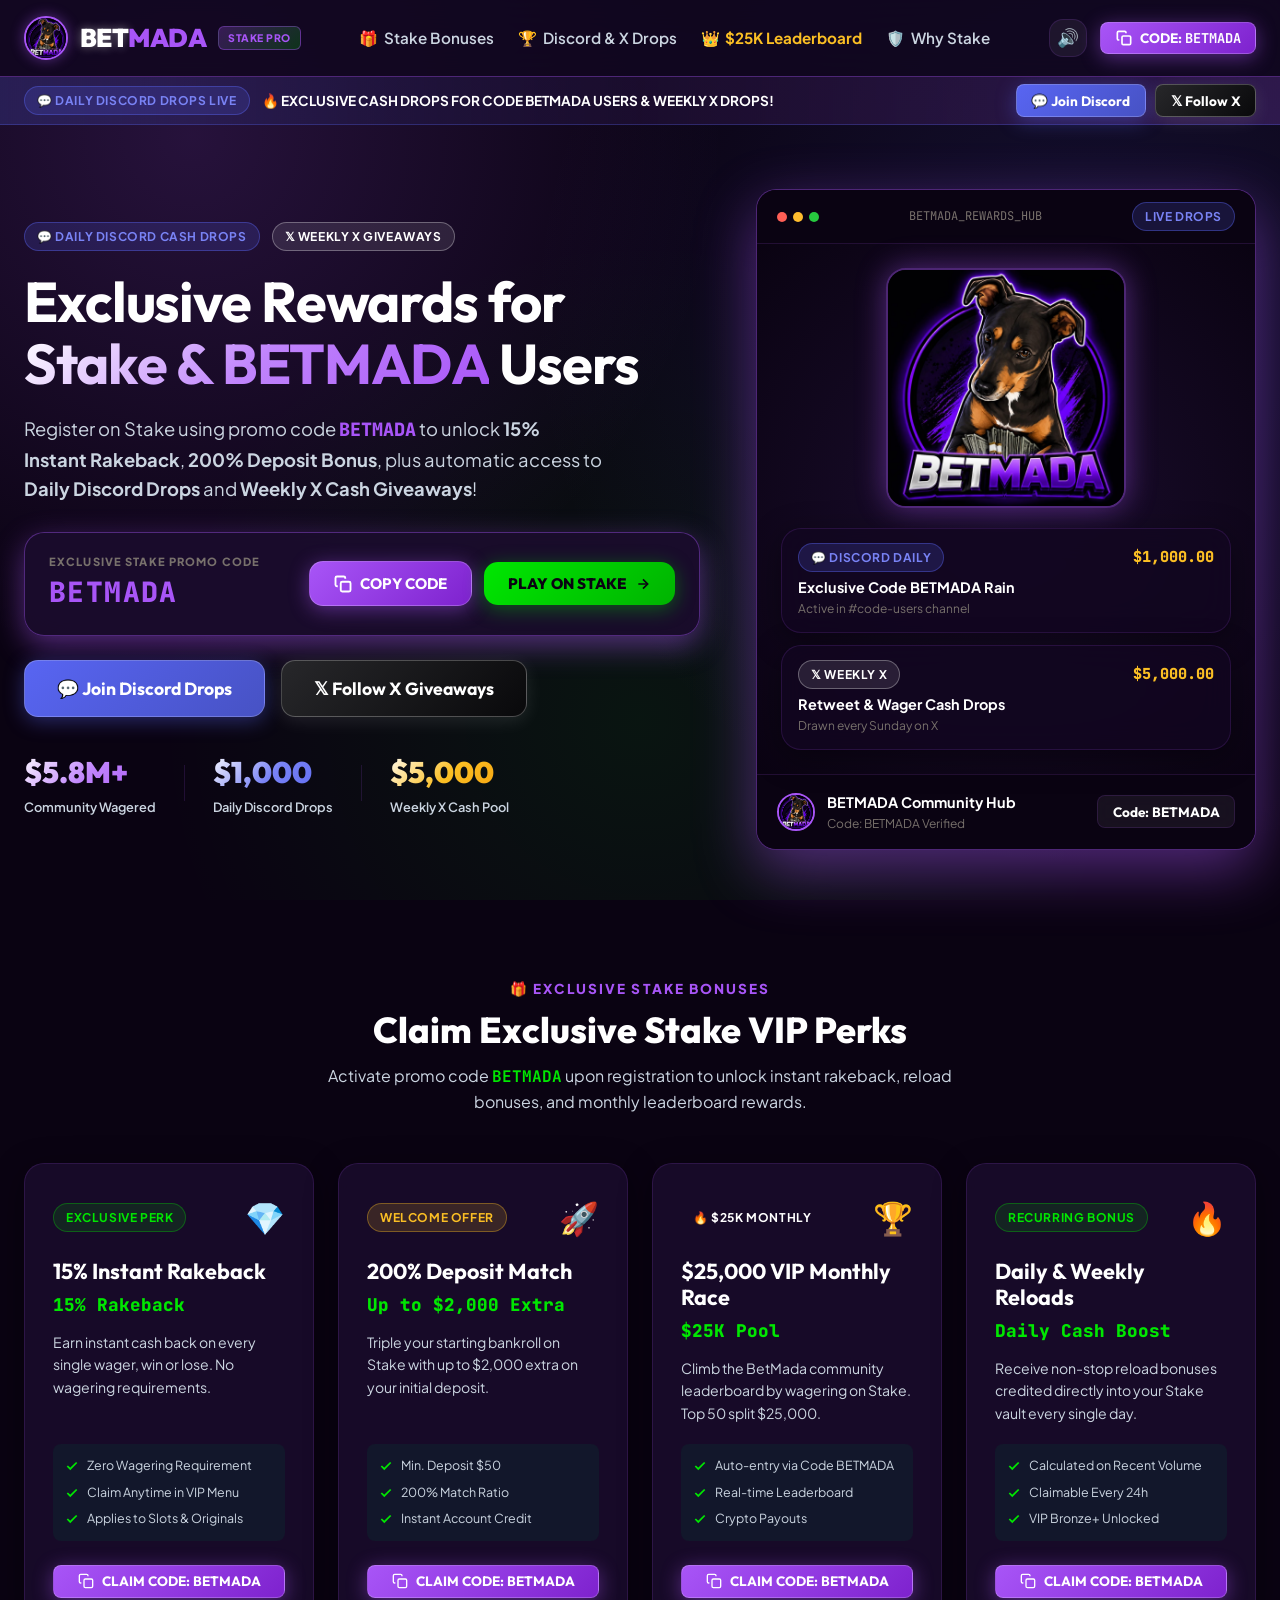
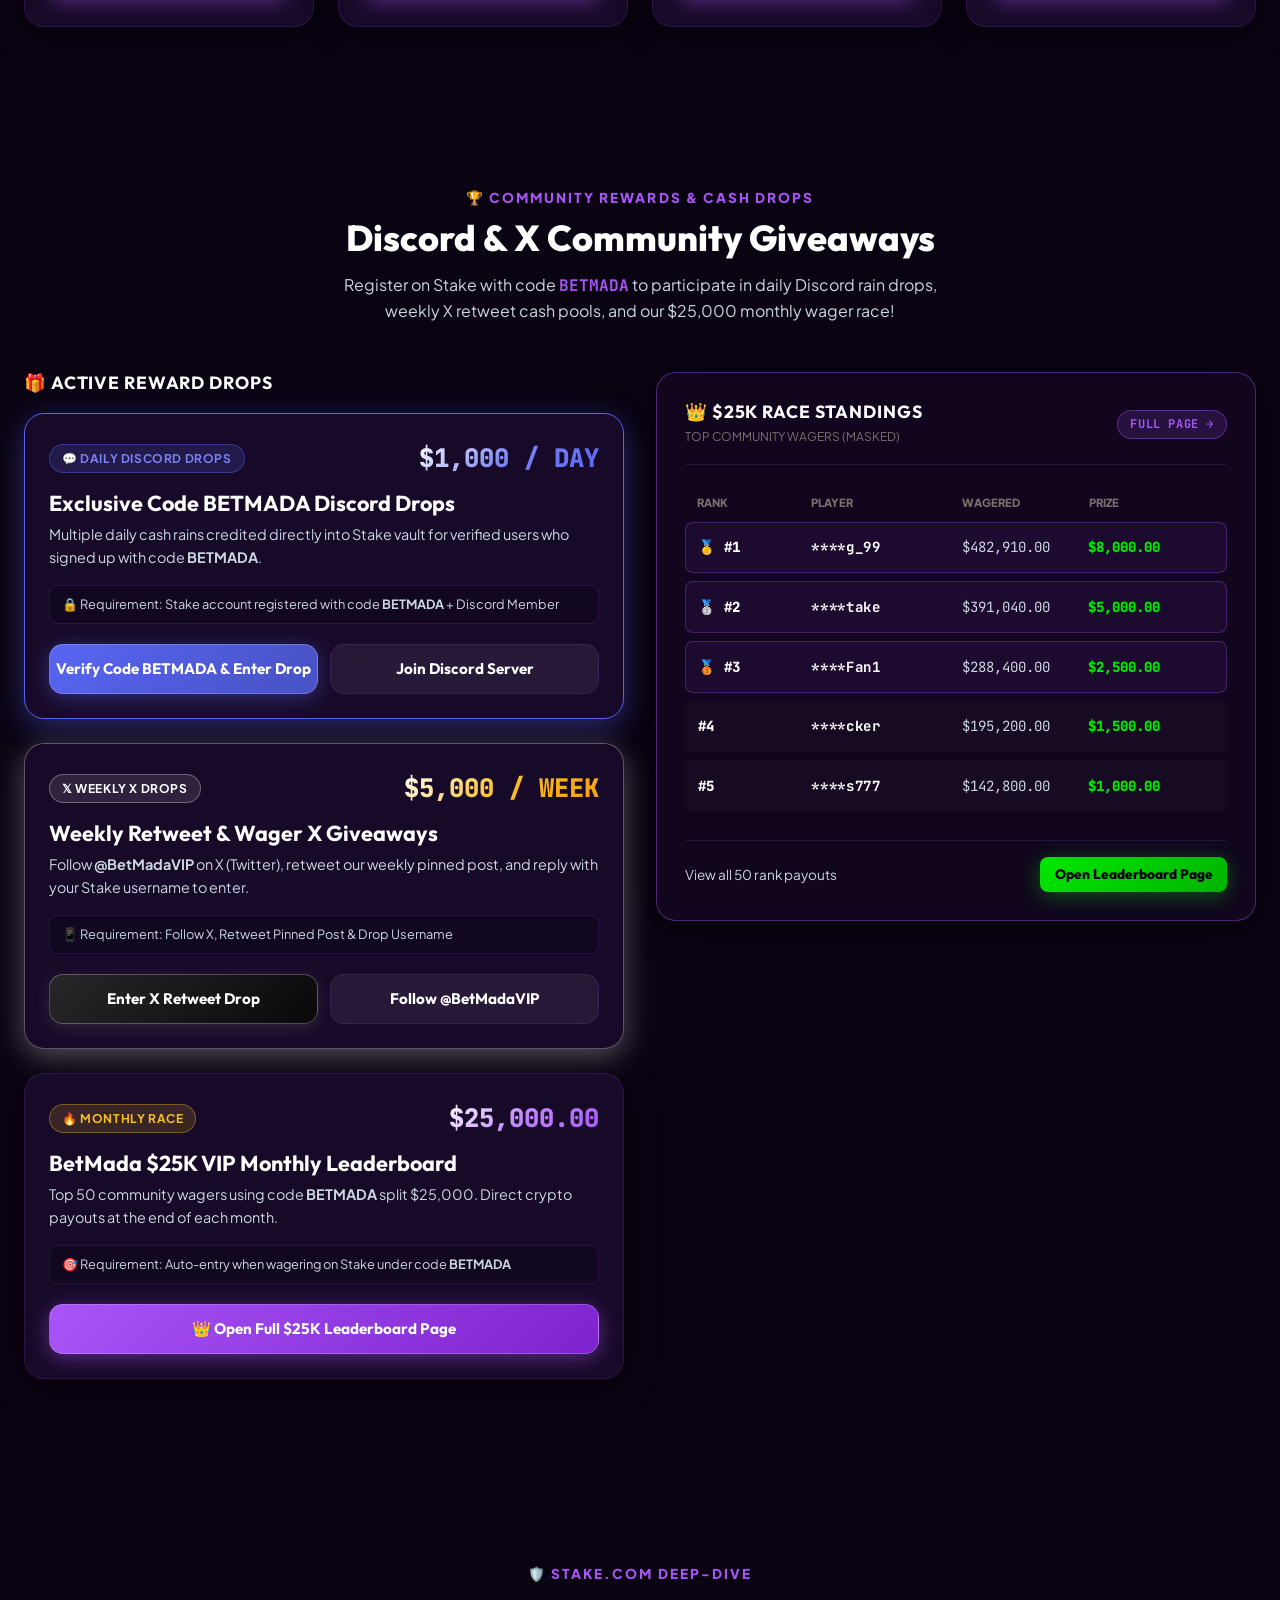
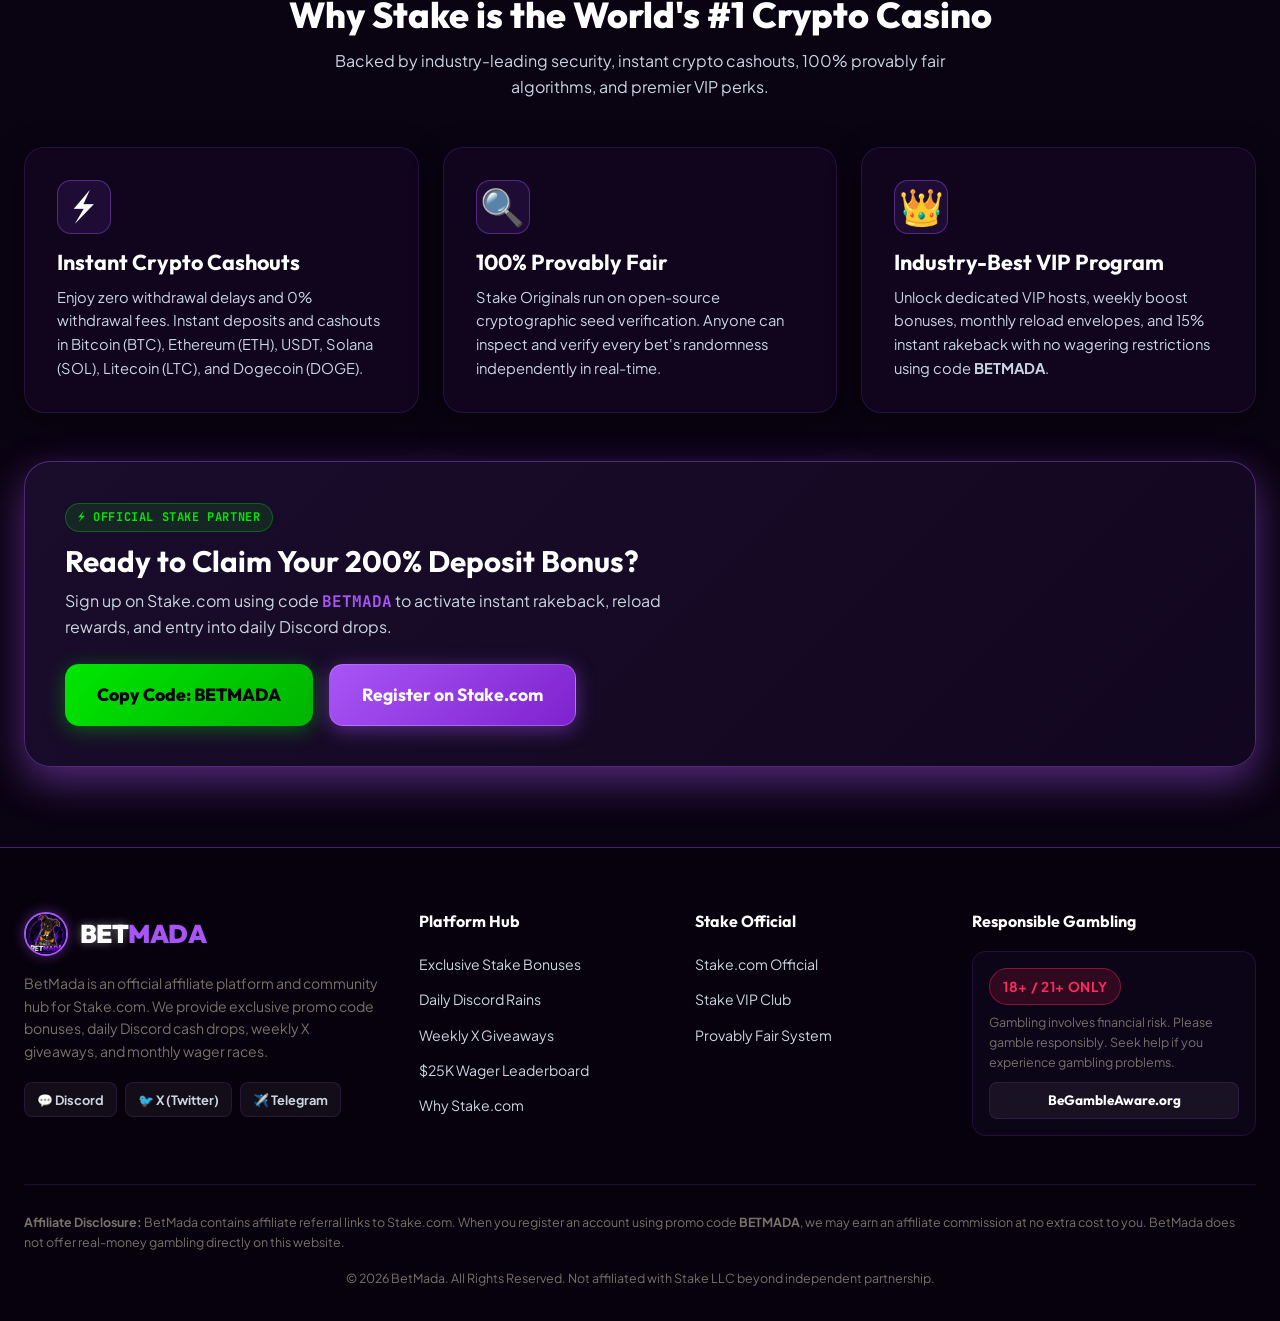
==== index.html @ 1a433bae "Initial commit for BetMada Vercel deployment" ====
<!DOCTYPE html>
<html lang="en">
<head>
  <meta charset="UTF-8">
  <meta name="viewport" content="width=device-width, initial-scale=1.0">
  <title>BetMada | Official Stake Affiliate Promo Code BETMADA, VIP Calculator & Streamer Hub</title>
  
  <!-- SEO Meta Tags -->
  <meta name="description" content="BetMada is your premier Stake affiliate platform. Claim exclusive 200% deposit bonus with code BETMADA, calculate VIP rakeback earnings, play interactive Plinko & Mines simulators, and enter $25K monthly giveaways!">
  <meta name="keywords" content="Stake affiliate, Stake promo code, BETMADA code, Stake VIP calculator, Stake rakeback, Plinko simulator, Mines simulator, Stake giveaway, crypto casino bonus">
  <meta name="author" content="BetMada Team">

  <!-- OpenGraph / Social Meta Tags -->
  <meta property="og:title" content="BetMada | Stake Affiliate Hub & VIP Rakeback Calculator">
  <meta property="og:description" content="Claim 200% Stake deposit bonus with code BETMADA. Calculate VIP rakeback & play Stake Originals simulators!">
  <meta property="og:type" content="website">
  <meta property="og:url" content="https://betmada.com">

  <!-- Favicon Image -->
  <link rel="icon" type="image/jpeg" href="assets/logo.jpg">

  <!-- Stylesheets -->
  <link rel="stylesheet" href="css/main.css">
</head>
<body>

  <!-- Main Root Container -->
  <div id="app"></div>

  <!-- Main JavaScript App Module -->
  <script type="module" src="js/app.js"></script>

</body>
</html>
---- css/main.css ----
/* ==========================================================================
   BETMADA - DISCORD & X REWARDS COMMUNITY THEME DESIGN SYSTEM
   ========================================================================== */

@import url('https://fonts.googleapis.com/css2?family=JetBrains+Mono:wght@400;600;700&family=Outfit:wght@300;400;500;600;700;800;900&family=Plus+Jakarta+Sans:wght@400;500;600;700;800&display=swap');

:root {
  /* Color Palette - Inspired by BetMada Mascot Logo */
  --bg-darker: #0a0312;
  --bg-dark: #120720;
  --bg-card: #1b0d2e;
  --bg-card-hover: #26133d;
  --bg-glass: rgba(27, 13, 46, 0.82);
  --bg-glass-heavy: rgba(18, 7, 32, 0.92);

  --neon-purple: #a855f7;
  --neon-purple-glow: rgba(168, 85, 247, 0.45);
  --neon-purple-dark: #7e22ce;

  --neon-violet: #8b5cf6;
  --neon-cyan: #06b6d4;
  --neon-cyan-glow: rgba(6, 182, 212, 0.3);

  --stake-green: #00e701;
  --stake-green-glow: rgba(0, 231, 1, 0.35);

  --discord-blue: #5865F2;
  --discord-blue-glow: rgba(88, 101, 242, 0.4);

  --x-white: #ffffff;
  --x-glow: rgba(255, 255, 255, 0.3);

  --cash-gold: #fbbf24;
  --cash-gold-glow: rgba(251, 191, 36, 0.35);

  --text-primary: #ffffff;
  --text-secondary: #cbd5e1;
  --text-muted: #78716c;

  --border-light: rgba(168, 85, 247, 0.15);
  --border-purple: rgba(168, 85, 247, 0.4);
  --border-glow: rgba(168, 85, 247, 0.6);
  --border-green: rgba(0, 231, 1, 0.3);
  --border-discord: rgba(88, 101, 242, 0.4);

  --radius-sm: 8px;
  --radius-md: 14px;
  --radius-lg: 20px;
  --radius-xl: 26px;
  --radius-full: 9999px;

  --font-main: 'Outfit', -apple-system, BlinkMacSystemFont, sans-serif;
  --font-body: 'Plus Jakarta Sans', sans-serif;
  --font-mono: 'JetBrains Mono', monospace;

  --transition-fast: 0.15s ease;
  --transition-normal: 0.25s cubic-bezier(0.4, 0, 0.2, 1);
  --transition-bounce: 0.35s cubic-bezier(0.34, 1.56, 0.64, 1);
}

/* Custom Scrollbar */
::-webkit-scrollbar {
  width: 8px;
  height: 8px;
}
::-webkit-scrollbar-track {
  background: var(--bg-darker);
}
::-webkit-scrollbar-thumb {
  background: #3b1566;
  border-radius: 4px;
}
::-webkit-scrollbar-thumb:hover {
  background: var(--neon-purple);
}

/* Global Reset */
*, *::before, *::after {
  box-sizing: border-box;
  margin: 0;
  padding: 0;
}

html {
  scroll-behavior: smooth;
  font-size: 16px;
}

body {
  background-color: var(--bg-darker);
  background-image: 
    radial-gradient(circle at 15% 15%, rgba(168, 85, 247, 0.18) 0%, transparent 40%),
    radial-gradient(circle at 85% 35%, rgba(88, 101, 242, 0.14) 0%, transparent 45%),
    radial-gradient(circle at 50% 80%, rgba(0, 231, 1, 0.08) 0%, transparent 50%);
  background-attachment: fixed;
  color: var(--text-primary);
  font-family: var(--font-body);
  line-height: 1.6;
  overflow-x: hidden;
  min-height: 100vh;
}

/* Typography Utility */
h1, h2, h3, h4, h5, h6 {
  font-family: var(--font-main);
  font-weight: 700;
  color: var(--text-primary);
  line-height: 1.2;
}

.text-gradient-purple {
  background: linear-gradient(135deg, #ffffff 0%, #c084fc 50%, #a855f7 100%);
  -webkit-background-clip: text;
  -webkit-text-fill-color: transparent;
}

.text-gradient-discord {
  background: linear-gradient(135deg, #ffffff 0%, #7983f5 50%, #5865F2 100%);
  -webkit-background-clip: text;
  -webkit-text-fill-color: transparent;
}

.text-gradient-green {
  background: linear-gradient(135deg, #ffffff 0%, #00e701 100%);
  -webkit-background-clip: text;
  -webkit-text-fill-color: transparent;
}

.text-gradient-gold {
  background: linear-gradient(135deg, #fff 0%, #fbbf24 50%, #f59e0b 100%);
  -webkit-background-clip: text;
  -webkit-text-fill-color: transparent;
}

.text-stake {
  color: var(--stake-green);
}

.text-purple {
  color: var(--neon-purple);
}

.text-discord {
  color: var(--discord-blue);
}

.font-mono {
  font-family: var(--font-mono);
}

/* Container */
.container {
  max-width: 1280px;
  margin: 0 auto;
  padding: 0 1.5rem;
}

/* Glassmorphism Cards */
.glass-card {
  background: var(--bg-glass);
  backdrop-filter: blur(16px);
  -webkit-backdrop-filter: blur(16px);
  border: 1px solid var(--border-light);
  border-radius: var(--radius-lg);
  box-shadow: 0 8px 32px 0 rgba(0, 0, 0, 0.4);
  transition: transform var(--transition-normal), border-color var(--transition-normal), box-shadow var(--transition-normal);
}

.glass-card:hover {
  border-color: var(--border-purple);
}

.glass-card-hover:hover {
  transform: translateY(-4px);
  border-color: var(--border-glow);
  box-shadow: 0 12px 40px var(--neon-purple-glow);
}

/* Buttons */
.btn {
  display: inline-flex;
  align-items: center;
  justify-content: center;
  gap: 0.5rem;
  padding: 0.75rem 1.5rem;
  font-family: var(--font-main);
  font-weight: 700;
  font-size: 0.95rem;
  border-radius: var(--radius-md);
  border: none;
  cursor: pointer;
  transition: all var(--transition-normal);
  text-decoration: none;
  position: relative;
  overflow: hidden;
  white-space: nowrap;
}

.btn-primary {
  background: linear-gradient(135deg, #a855f7 0%, #7e22ce 100%);
  color: #ffffff;
  box-shadow: 0 4px 20px var(--neon-purple-glow);
  border: 1px solid rgba(255, 255, 255, 0.2);
}

.btn-primary:hover {
  transform: translateY(-2px);
  box-shadow: 0 6px 28px rgba(168, 85, 247, 0.6);
  background: linear-gradient(135deg, #c084fc 0%, #9333ea 100%);
}

.btn-primary:active {
  transform: translateY(0);
}

.btn-discord {
  background: linear-gradient(135deg, #5865F2 0%, #4752C4 100%);
  color: #ffffff;
  box-shadow: 0 4px 20px var(--discord-blue-glow);
  border: 1px solid rgba(255, 255, 255, 0.2);
}

.btn-discord:hover {
  transform: translateY(-2px);
  box-shadow: 0 6px 28px rgba(88, 101, 242, 0.65);
  background: linear-gradient(135deg, #6975F3 0%, #5865F2 100%);
}

.btn-x {
  background: linear-gradient(135deg, #27272a 0%, #09090b 100%);
  color: #ffffff;
  border: 1px solid rgba(255, 255, 255, 0.25);
  box-shadow: 0 4px 18px rgba(255, 255, 255, 0.1);
}

.btn-x:hover {
  transform: translateY(-2px);
  border-color: #ffffff;
  box-shadow: 0 6px 25px rgba(255, 255, 255, 0.25);
}

.btn-stake {
  background: linear-gradient(135deg, #00e701 0%, #00b301 100%);
  color: #0a0312;
  box-shadow: 0 4px 20px var(--stake-green-glow);
  font-weight: 800;
}

.btn-stake:hover {
  transform: translateY(-2px);
  box-shadow: 0 6px 28px rgba(0, 231, 1, 0.5);
  background: linear-gradient(135deg, #22ff22 0%, #00e701 100%);
}

.btn-glass {
  background: rgba(255, 255, 255, 0.06);
  color: var(--text-primary);
  border: 1px solid var(--border-light);
  backdrop-filter: blur(10px);
}

.btn-glass:hover {
  background: rgba(255, 255, 255, 0.12);
  border-color: var(--neon-purple);
  transform: translateY(-2px);
}

.btn-sm {
  padding: 0.4rem 0.9rem;
  font-size: 0.85rem;
  border-radius: var(--radius-sm);
}

.btn-lg {
  padding: 1rem 2rem;
  font-size: 1.1rem;
  border-radius: var(--radius-md);
}

/* Badges & Tags */
.badge {
  display: inline-flex;
  align-items: center;
  gap: 0.35rem;
  padding: 0.25rem 0.75rem;
  border-radius: var(--radius-full);
  font-size: 0.75rem;
  font-weight: 700;
  text-transform: uppercase;
  letter-spacing: 0.05em;
}

.badge-live {
  background: rgba(255, 42, 95, 0.15);
  color: #ff2a5f;
  border: 1px solid rgba(255, 42, 95, 0.4);
}

.badge-live-dot {
  width: 7px;
  height: 7px;
  background-color: #ff2a5f;
  border-radius: 50%;
  box-shadow: 0 0 8px #ff2a5f;
  animation: pulse-live 1.5s infinite;
}

.badge-discord {
  background: rgba(88, 101, 242, 0.18);
  color: #7983f5;
  border: 1px solid var(--border-discord);
}

.badge-x {
  background: rgba(255, 255, 255, 0.1);
  color: #ffffff;
  border: 1px solid rgba(255, 255, 255, 0.3);
}

.badge-purple {
  background: rgba(168, 85, 247, 0.15);
  color: var(--neon-purple);
  border: 1px solid rgba(168, 85, 247, 0.4);
}

.badge-stake {
  background: rgba(0, 231, 1, 0.12);
  color: var(--stake-green);
  border: 1px solid rgba(0, 231, 1, 0.3);
}

.badge-gold {
  background: rgba(251, 191, 36, 0.15);
  color: var(--cash-gold);
  border: 1px solid rgba(251, 191, 36, 0.35);
}

/* Animations */
@keyframes pulse-live {
  0% { opacity: 1; transform: scale(1); }
  50% { opacity: 0.4; transform: scale(1.3); }
  100% { opacity: 1; transform: scale(1); }
}

@keyframes float {
  0%, 100% { transform: translateY(0); }
  50% { transform: translateY(-8px); }
}

@keyframes ticker-scroll {
  0% { transform: translateX(0); }
  100% { transform: translateX(-50%); }
}

.animate-float {
  animation: float 4s ease-in-out infinite;
}

/* Toast Notifications */
#toast-container {
  position: fixed;
  bottom: 2rem;
  right: 2rem;
  z-index: 9999;
  display: flex;
  flex-direction: column;
  gap: 0.75rem;
  pointer-events: none;
}

.toast {
  pointer-events: auto;
  background: var(--bg-card);
  border: 1px solid var(--neon-purple);
  color: var(--text-primary);
  padding: 0.9rem 1.4rem;
  border-radius: var(--radius-md);
  box-shadow: 0 8px 30px var(--neon-purple-glow);
  display: flex;
  align-items: center;
  gap: 0.75rem;
  font-weight: 600;
  animation: slideInRight 0.3s cubic-bezier(0.34, 1.56, 0.64, 1), fadeOut 0.3s ease 2.7s forwards;
}

@keyframes slideInRight {
  from { transform: translateX(100%); opacity: 0; }
  to { transform: translateX(0); opacity: 1; }
}

@keyframes fadeOut {
  from { opacity: 1; transform: scale(1); }
  to { opacity: 0; transform: scale(0.9); }
}

/* Section Header styling */
.section-title-wrap {
  text-align: center;
  margin-bottom: 3rem;
}

.section-subtitle {
  color: var(--neon-purple);
  font-size: 0.85rem;
  font-weight: 800;
  text-transform: uppercase;
  letter-spacing: 0.15em;
  margin-bottom: 0.5rem;
  display: flex;
  align-items: center;
  justify-content: center;
  gap: 0.5rem;
}

.section-title {
  font-size: 2.25rem;
  font-weight: 800;
  margin-bottom: 0.75rem;
}

.section-description {
  color: var(--text-secondary);
  max-width: 650px;
  margin: 0 auto;
  font-size: 1rem;
}

/* Form controls */
.form-input {
  width: 100%;
  padding: 0.75rem 1rem;
  background: rgba(18, 7, 32, 0.85);
  border: 1px solid var(--border-light);
  border-radius: var(--radius-md);
  color: var(--text-primary);
  font-family: var(--font-body);
  font-size: 0.95rem;
  outline: none;
  transition: border-color var(--transition-fast);
}

.form-input:focus {
  border-color: var(--neon-purple);
  box-shadow: 0 0 14px var(--neon-purple-glow);
}

/* Slider Controls */
input[type=range] {
  -webkit-appearance: none;
  width: 100%;
  background: transparent;
}
input[type=range]:focus {
  outline: none;
}
input[type=range]::-webkit-slider-runnable-track {
  width: 100%;
  height: 8px;
  cursor: pointer;
  background: #19092d;
  border-radius: 4px;
  border: 1px solid var(--border-light);
}
input[type=range]::-webkit-slider-thumb {
  height: 22px;
  width: 22px;
  border-radius: 50%;
  background: var(--neon-purple);
  cursor: pointer;
  -webkit-appearance: none;
  margin-top: -7px;
  box-shadow: 0 0 14px var(--neon-purple);
  transition: transform 0.15s ease;
}
input[type=range]::-webkit-slider-thumb:hover {
  transform: scale(1.2);
}

/* Responsive grid layouts */
.grid-2 { display: grid; grid-template-columns: repeat(2, 1fr); gap: 1.5rem; }
.grid-3 { display: grid; grid-template-columns: repeat(3, 1fr); gap: 1.5rem; }
.grid-4 { display: grid; grid-template-columns: repeat(4, 1fr); gap: 1.5rem; }

@media (max-width: 1024px) {
  .grid-4 { grid-template-columns: repeat(2, 1fr); }
  .grid-3 { grid-template-columns: repeat(2, 1fr); }
}

@media (max-width: 768px) {
  .grid-4, .grid-3, .grid-2 { grid-template-columns: 1fr; }
  .section-title { font-size: 1.75rem; }
}
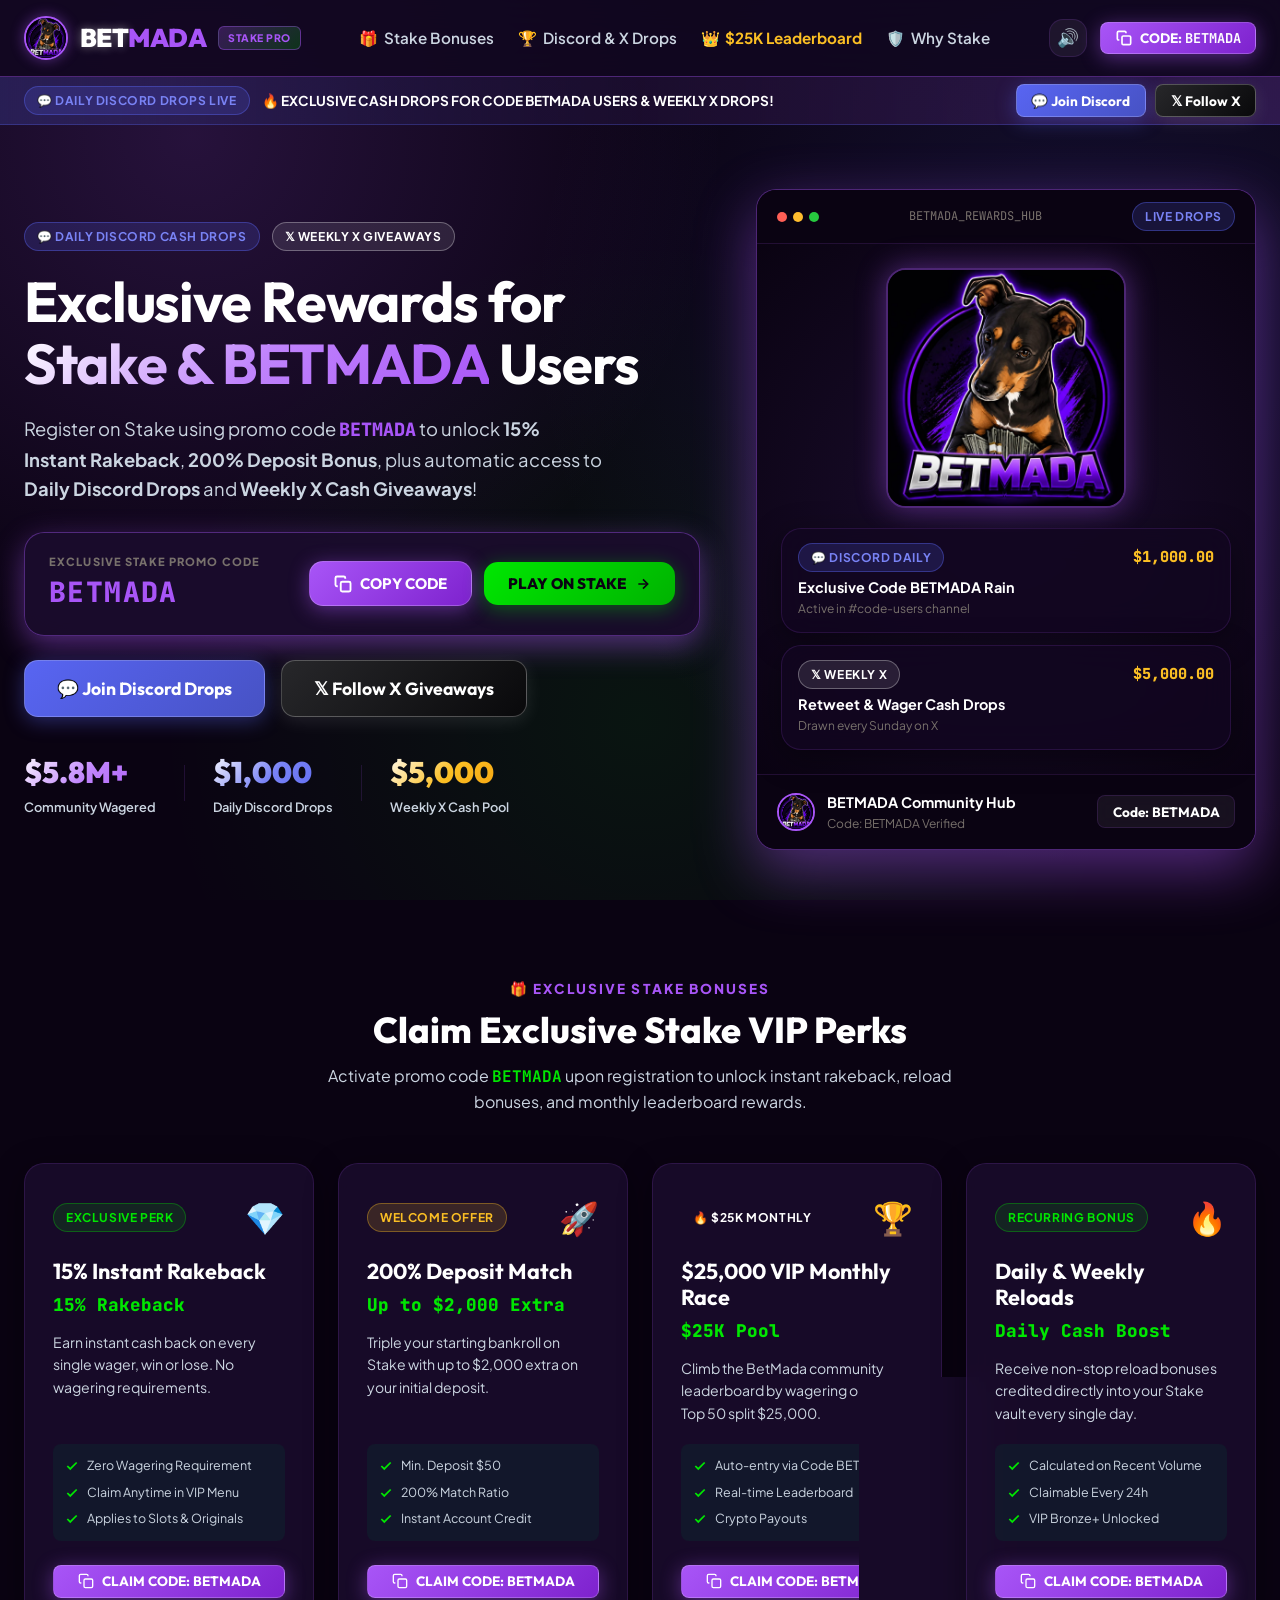
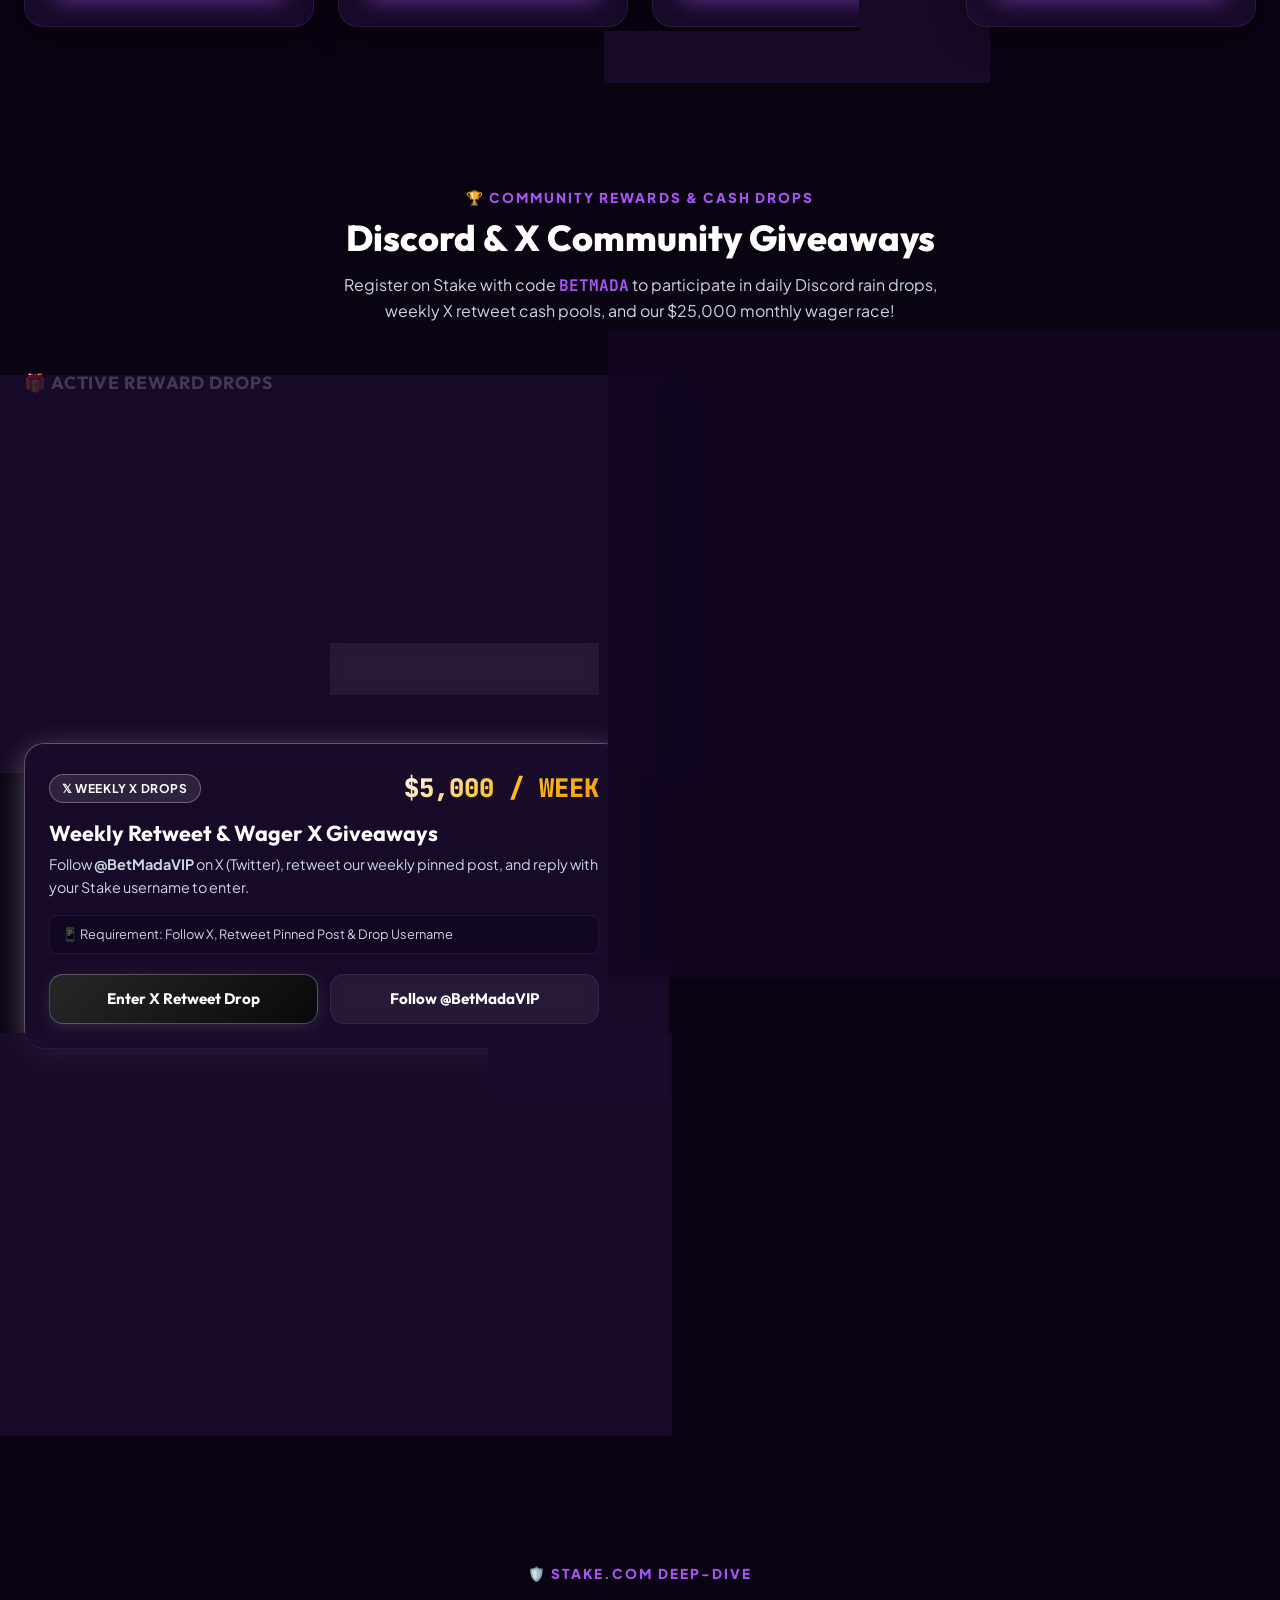
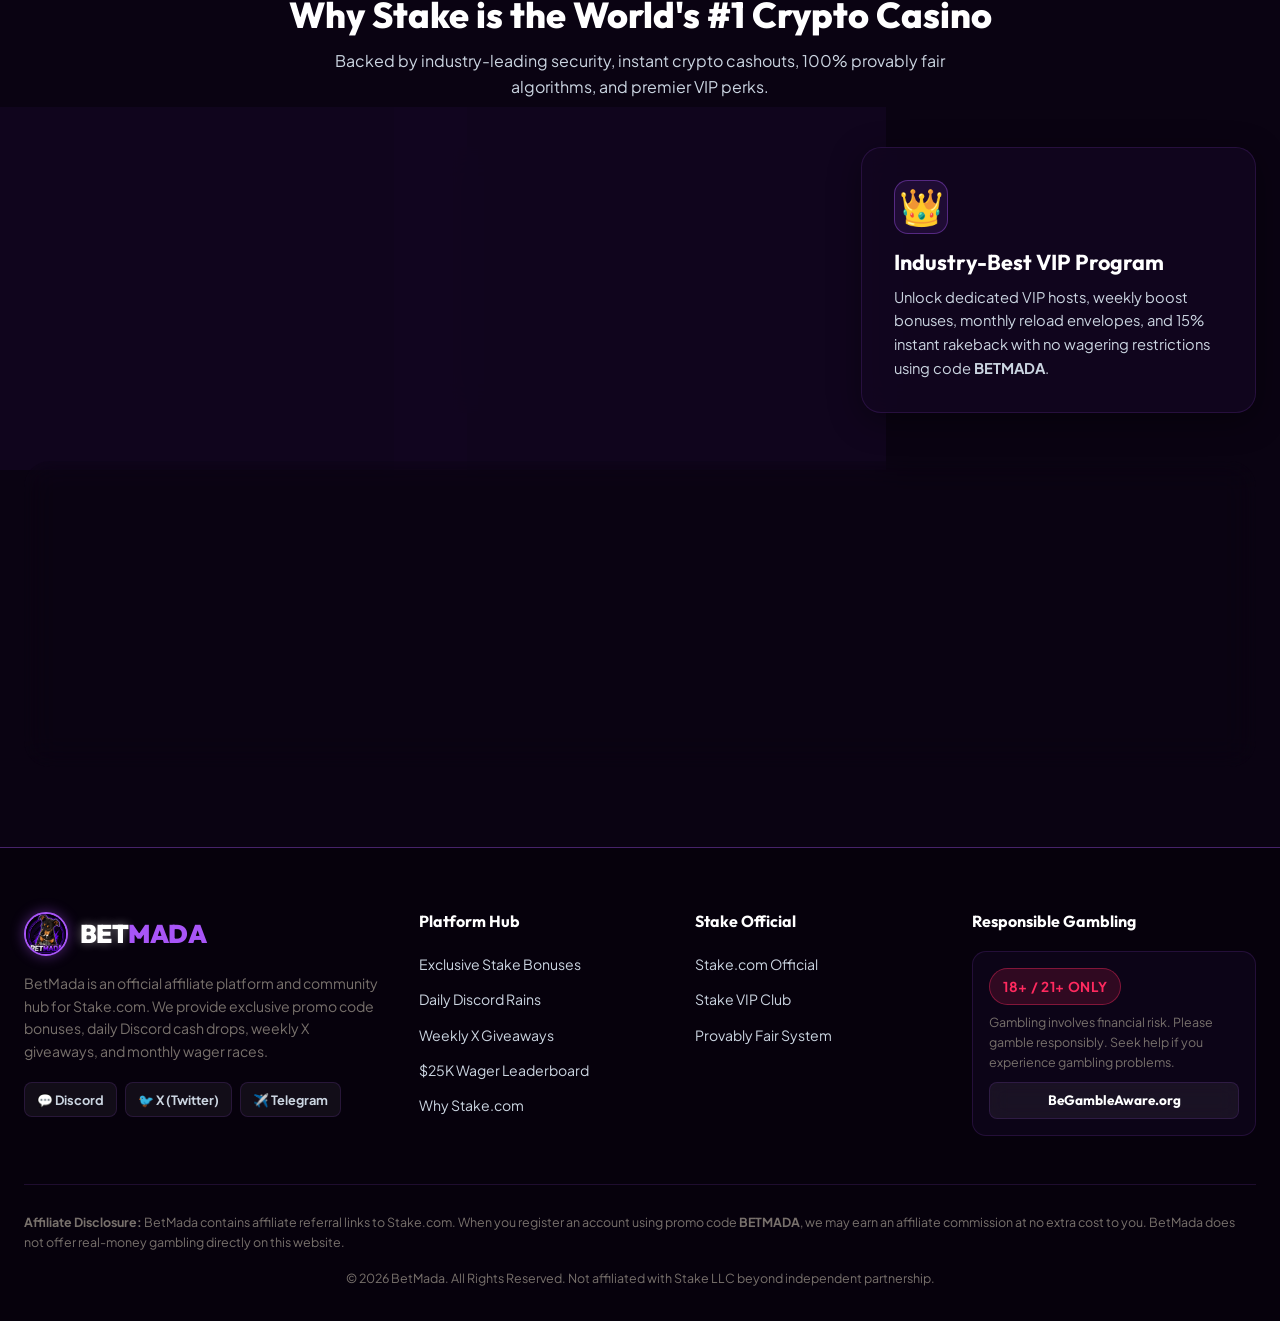
==== commit 796ca818: "publish" ====
--- a/index.html
+++ b/index.html
@@ -2,11 +2,17 @@
 <html lang="en">
 <head>
   <meta charset="UTF-8">
-  <meta name="viewport" content="width=device-width, initial-scale=1.0">
+  <meta name="viewport" content="width=device-width, initial-scale=1.0, maximum-scale=1.0, user-scalable=no">
   <title>BetMada | Official Stake Affiliate Promo Code BETMADA, VIP Calculator & Streamer Hub</title>
   
+  <meta name="theme-color" content="#120720">
+  <link rel="manifest" href="manifest.json">
+  <meta name="apple-mobile-web-app-capable" content="yes">
+  <meta name="apple-mobile-web-app-status-bar-style" content="black-translucent">
+  <meta name="apple-mobile-web-app-title" content="BetMada">
+  
   <!-- SEO Meta Tags -->
-  <meta name="description" content="BetMada is your premier Stake affiliate platform. Claim exclusive 200% deposit bonus with code BETMADA, calculate VIP rakeback earnings, play interactive Plinko & Mines simulators, and enter $25K monthly giveaways!">
+  <meta name="description" content="BetMada - The ultimate Stake affiliate community. Claim the BETMADA code for exclusive access to weekly Discord drops, $25,000 monthly wager races, and advanced VIP wager calculators.">
   <meta name="keywords" content="Stake affiliate, Stake promo code, BETMADA code, Stake VIP calculator, Stake rakeback, Plinko simulator, Mines simulator, Stake giveaway, crypto casino bonus">
   <meta name="author" content="BetMada Team">
 
--- a/css/main.css
+++ b/css/main.css
@@ -79,6 +79,7 @@
   box-sizing: border-box;
   margin: 0;
   padding: 0;
+  -webkit-tap-highlight-color: transparent; /* Makes tap on mobile feel native */
 }
 
 html {
@@ -488,5 +489,15 @@
 
 @media (max-width: 768px) {
   .grid-4, .grid-3, .grid-2 { grid-template-columns: 1fr; }
+  
+  /* Global typography scaling */
   .section-title { font-size: 1.75rem; }
-}
+  h1 { font-size: 2rem !important; }
+  h2 { font-size: 1.5rem !important; }
+  
+  /* Container padding */
+  .container { padding: 0 1rem; }
+  
+  /* Utilities */
+  .btn { width: 100%; justify-content: center; margin-bottom: 0.5rem; }
+}
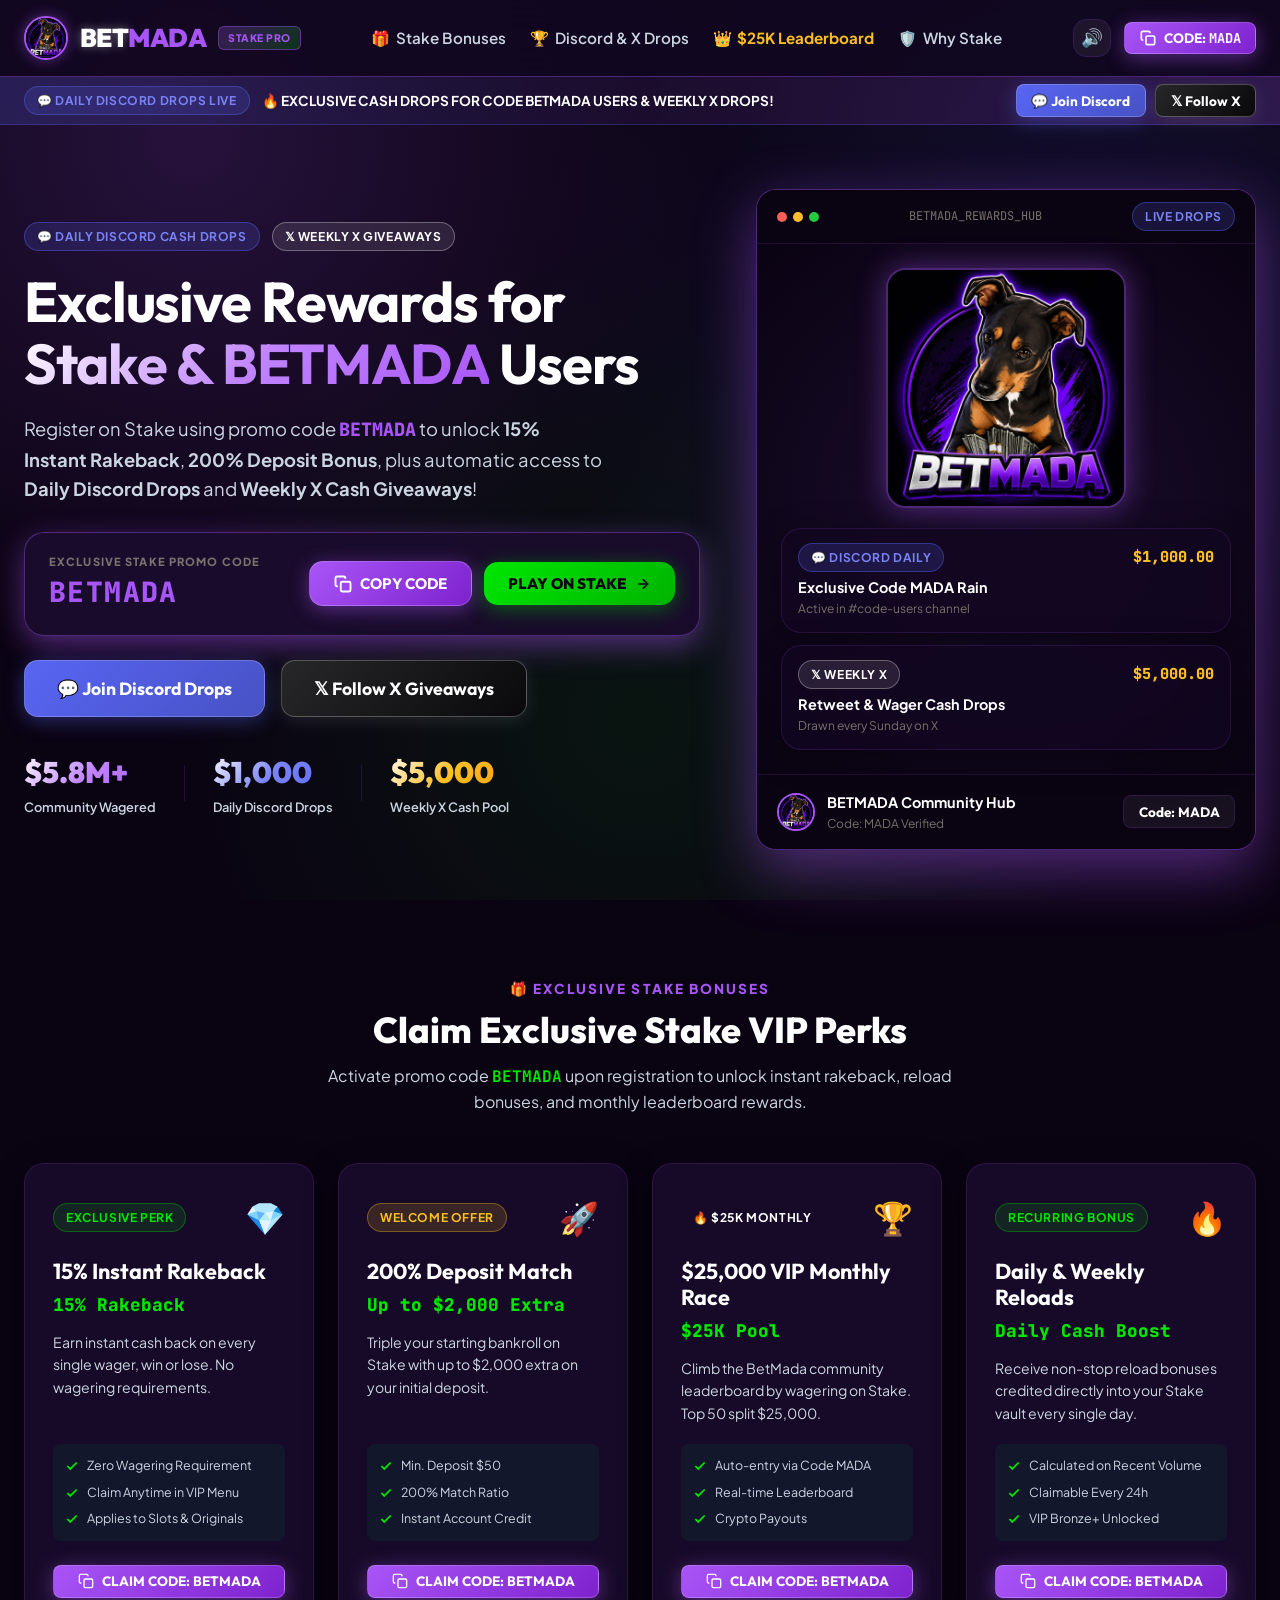
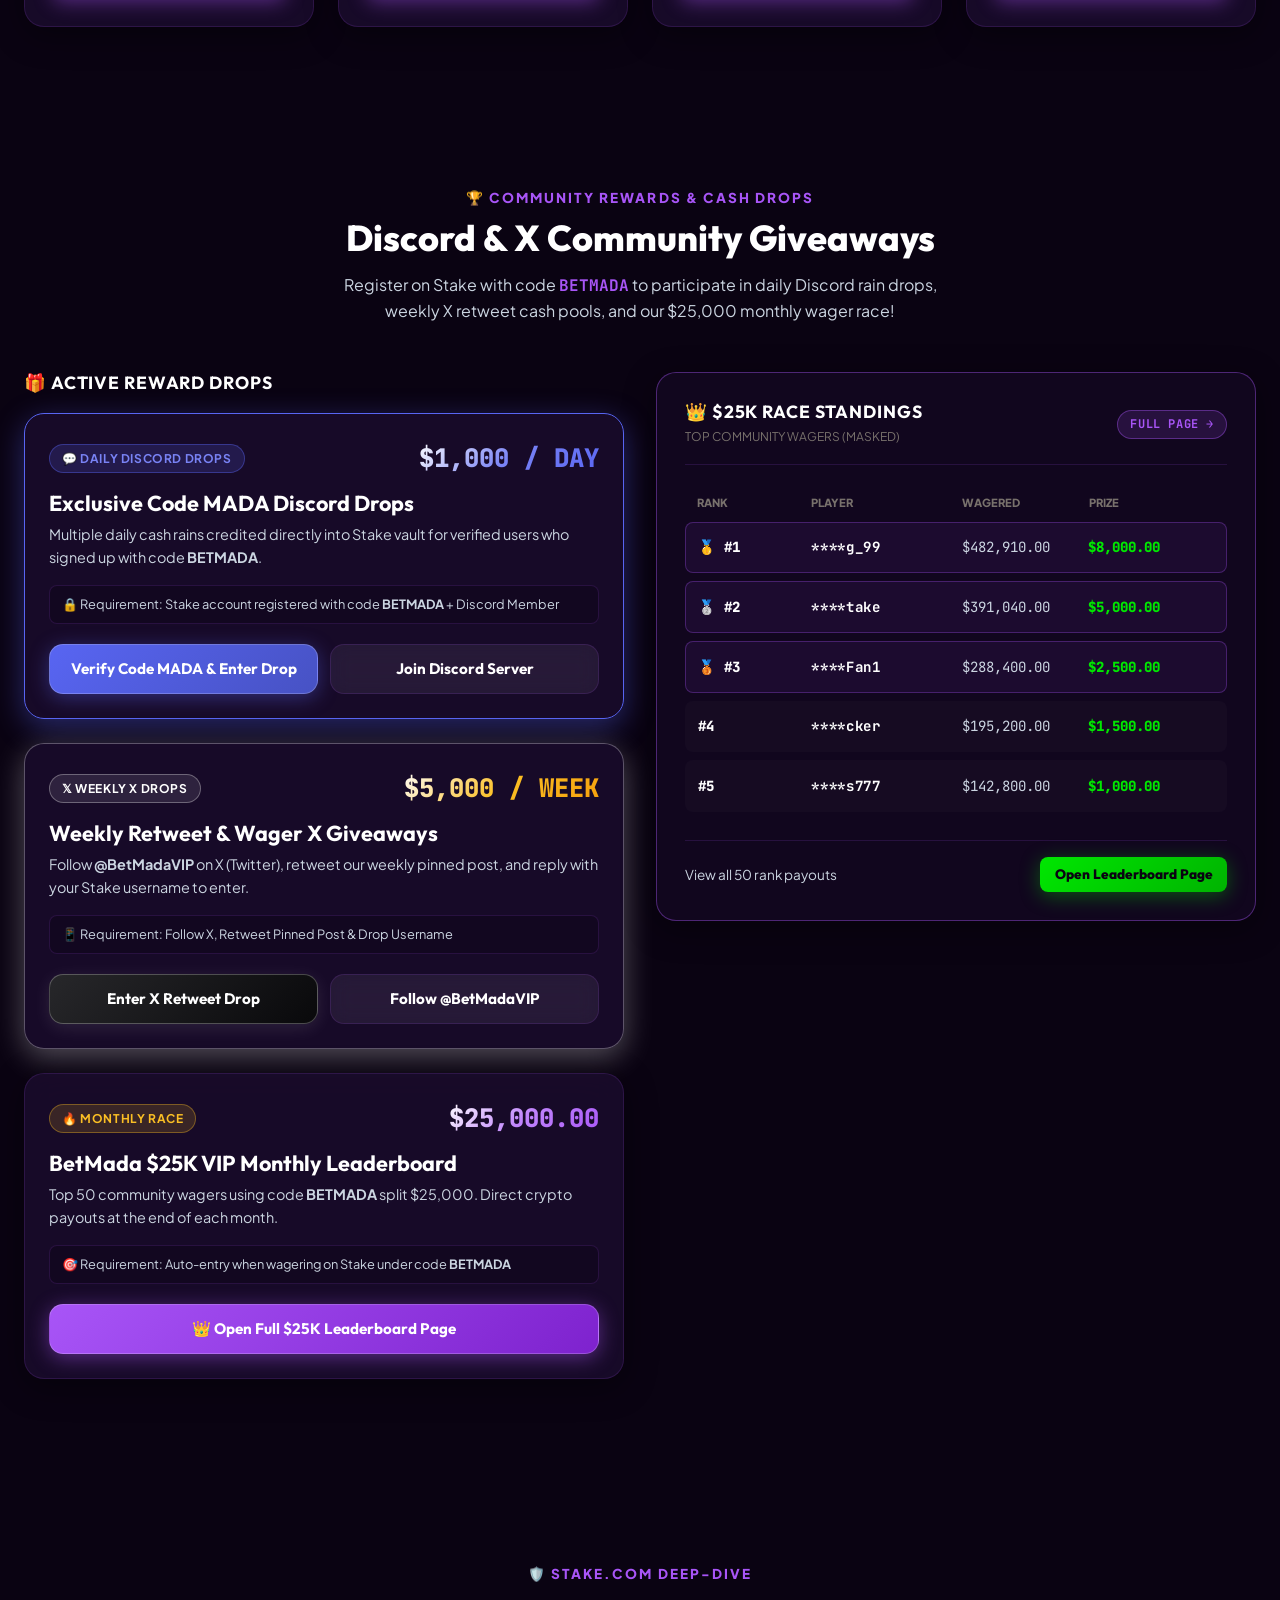
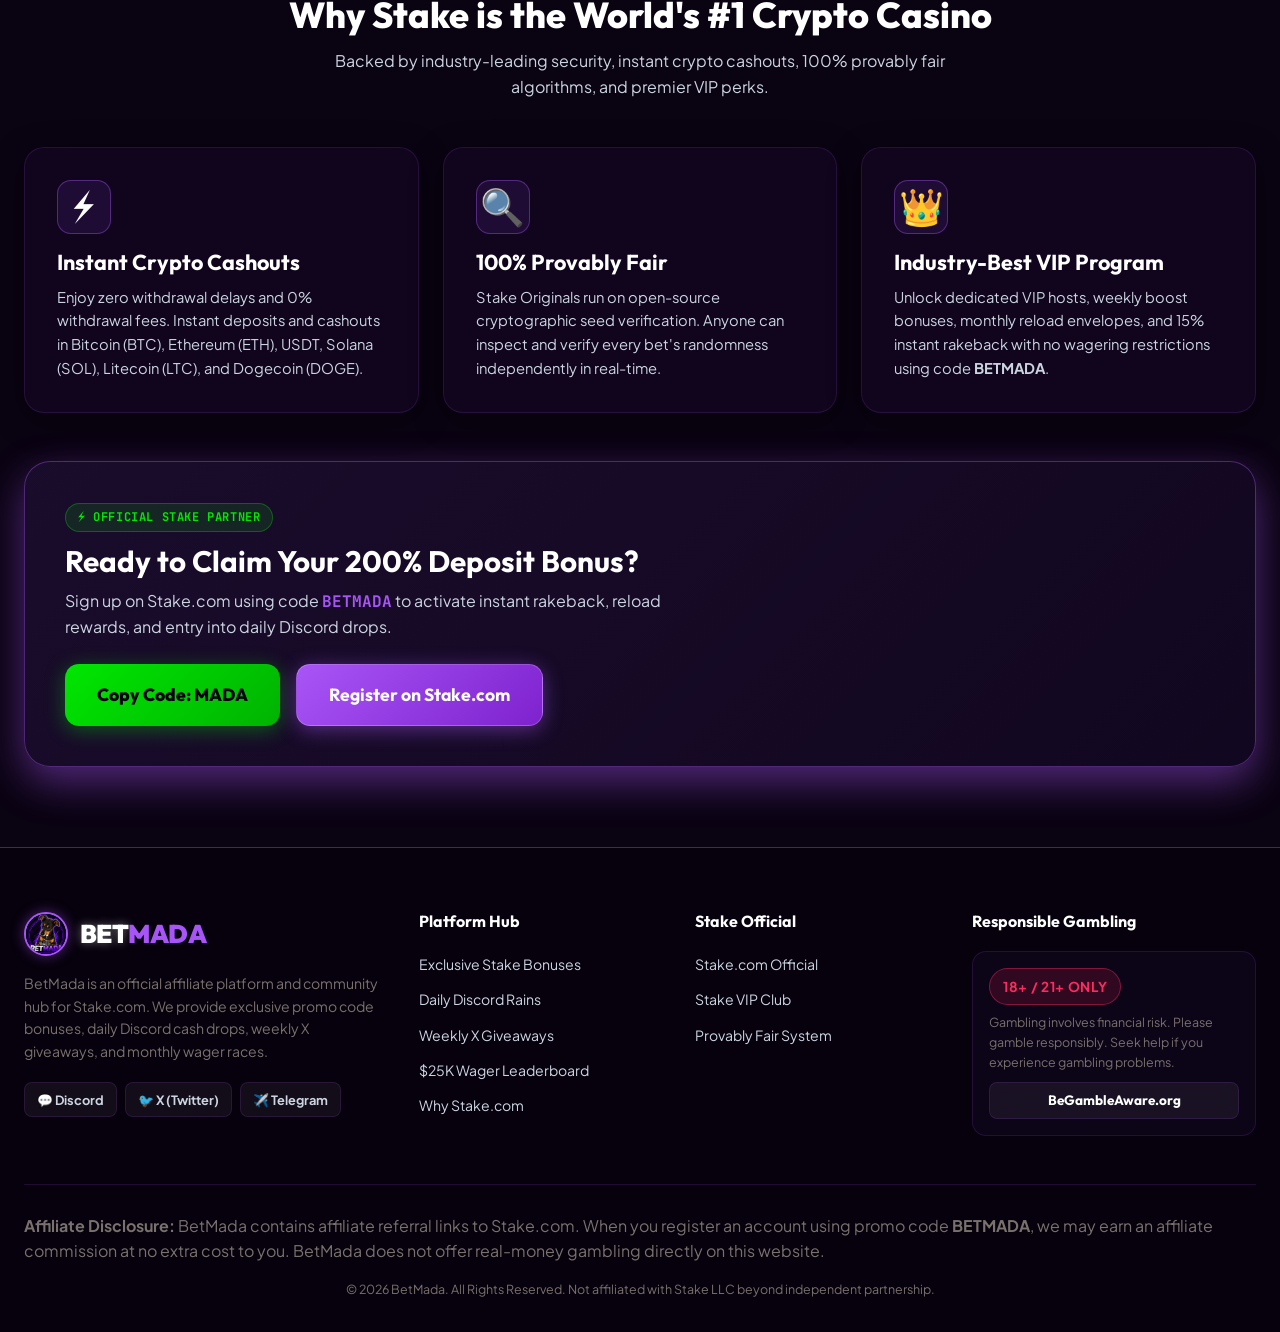
==== commit 839a9767: "Update promo code to Mada" ====
--- a/index.html
+++ b/index.html
@@ -3,7 +3,7 @@
 <head>
   <meta charset="UTF-8">
   <meta name="viewport" content="width=device-width, initial-scale=1.0, maximum-scale=1.0, user-scalable=no">
-  <title>BetMada | Official Stake Affiliate Promo Code BETMADA, VIP Calculator & Streamer Hub</title>
+  <title>BetMada | Official Stake Affiliate Promo Code MADA, VIP Calculator & Streamer Hub</title>
   
   <meta name="theme-color" content="#120720">
   <link rel="manifest" href="manifest.json">
@@ -18,7 +18,7 @@
 
   <!-- OpenGraph / Social Meta Tags -->
   <meta property="og:title" content="BetMada | Stake Affiliate Hub & VIP Rakeback Calculator">
-  <meta property="og:description" content="Claim 200% Stake deposit bonus with code BETMADA. Calculate VIP rakeback & play Stake Originals simulators!">
+  <meta property="og:description" content="Claim 200% Stake deposit bonus with code MADA. Calculate VIP rakeback & play Stake Originals simulators!">
   <meta property="og:type" content="website">
   <meta property="og:url" content="https://betmada.com">
 
--- a/css/main.css
+++ b/css/main.css
@@ -98,7 +98,7 @@
   font-family: var(--font-body);
   line-height: 1.6;
   overflow-x: hidden;
-  min-height: 100vh;
+  min-height: 100dvh;
 }
 
 /* Typography Utility */
@@ -108,6 +108,11 @@
   color: var(--text-primary);
   line-height: 1.2;
 }
+
+h1 { font-size: clamp(2rem, 5vw, 3.5rem); }
+h2 { font-size: clamp(1.75rem, 4vw, 2.5rem); }
+h3 { font-size: clamp(1.25rem, 3vw, 1.75rem); }
+p { font-size: clamp(0.9rem, 2vw, 1rem); }
 
 .text-gradient-purple {
   background: linear-gradient(135deg, #ffffff 0%, #c084fc 50%, #a855f7 100%);
@@ -488,16 +493,70 @@
 }
 
 @media (max-width: 768px) {
-  .grid-4, .grid-3, .grid-2 { grid-template-columns: 1fr; }
+  .grid-4, .grid-3, .grid-2 { grid-template-columns: 1fr; gap: 1rem; }
   
   /* Global typography scaling */
   .section-title { font-size: 1.75rem; }
-  h1 { font-size: 2rem !important; }
-  h2 { font-size: 1.5rem !important; }
   
   /* Container padding */
   .container { padding: 0 1rem; }
   
   /* Utilities */
   .btn { width: 100%; justify-content: center; margin-bottom: 0.5rem; }
-}
+  
+  /* Add padding to bottom so content isn't hidden by bottom nav */
+  body {
+    padding-bottom: 70px;
+  }
+}
+
+/* Bottom Nav Bar (Mobile App UI) */
+.bottom-nav-bar {
+  display: none;
+  position: fixed;
+  bottom: 0;
+  left: 0;
+  width: 100%;
+  height: 70px;
+  background: rgba(18, 7, 32, 0.95);
+  backdrop-filter: blur(15px);
+  -webkit-backdrop-filter: blur(15px);
+  border-top: 1px solid var(--border-purple);
+  z-index: 1000;
+  justify-content: space-around;
+  align-items: center;
+  padding-bottom: env(safe-area-inset-bottom);
+}
+
+.bottom-nav-item {
+  display: flex;
+  flex-direction: column;
+  align-items: center;
+  justify-content: center;
+  text-decoration: none;
+  color: var(--text-secondary);
+  gap: 4px;
+  width: 25%;
+  height: 100%;
+  transition: color var(--transition-fast);
+}
+
+.bottom-nav-item.active {
+  color: var(--neon-purple);
+}
+
+.bottom-nav-icon {
+  font-size: 1.4rem;
+}
+
+.bottom-nav-label {
+  font-size: 0.65rem;
+  font-weight: 700;
+  text-transform: uppercase;
+}
+
+@media (max-width: 768px) {
+  .bottom-nav-bar {
+    display: flex;
+  }
+}
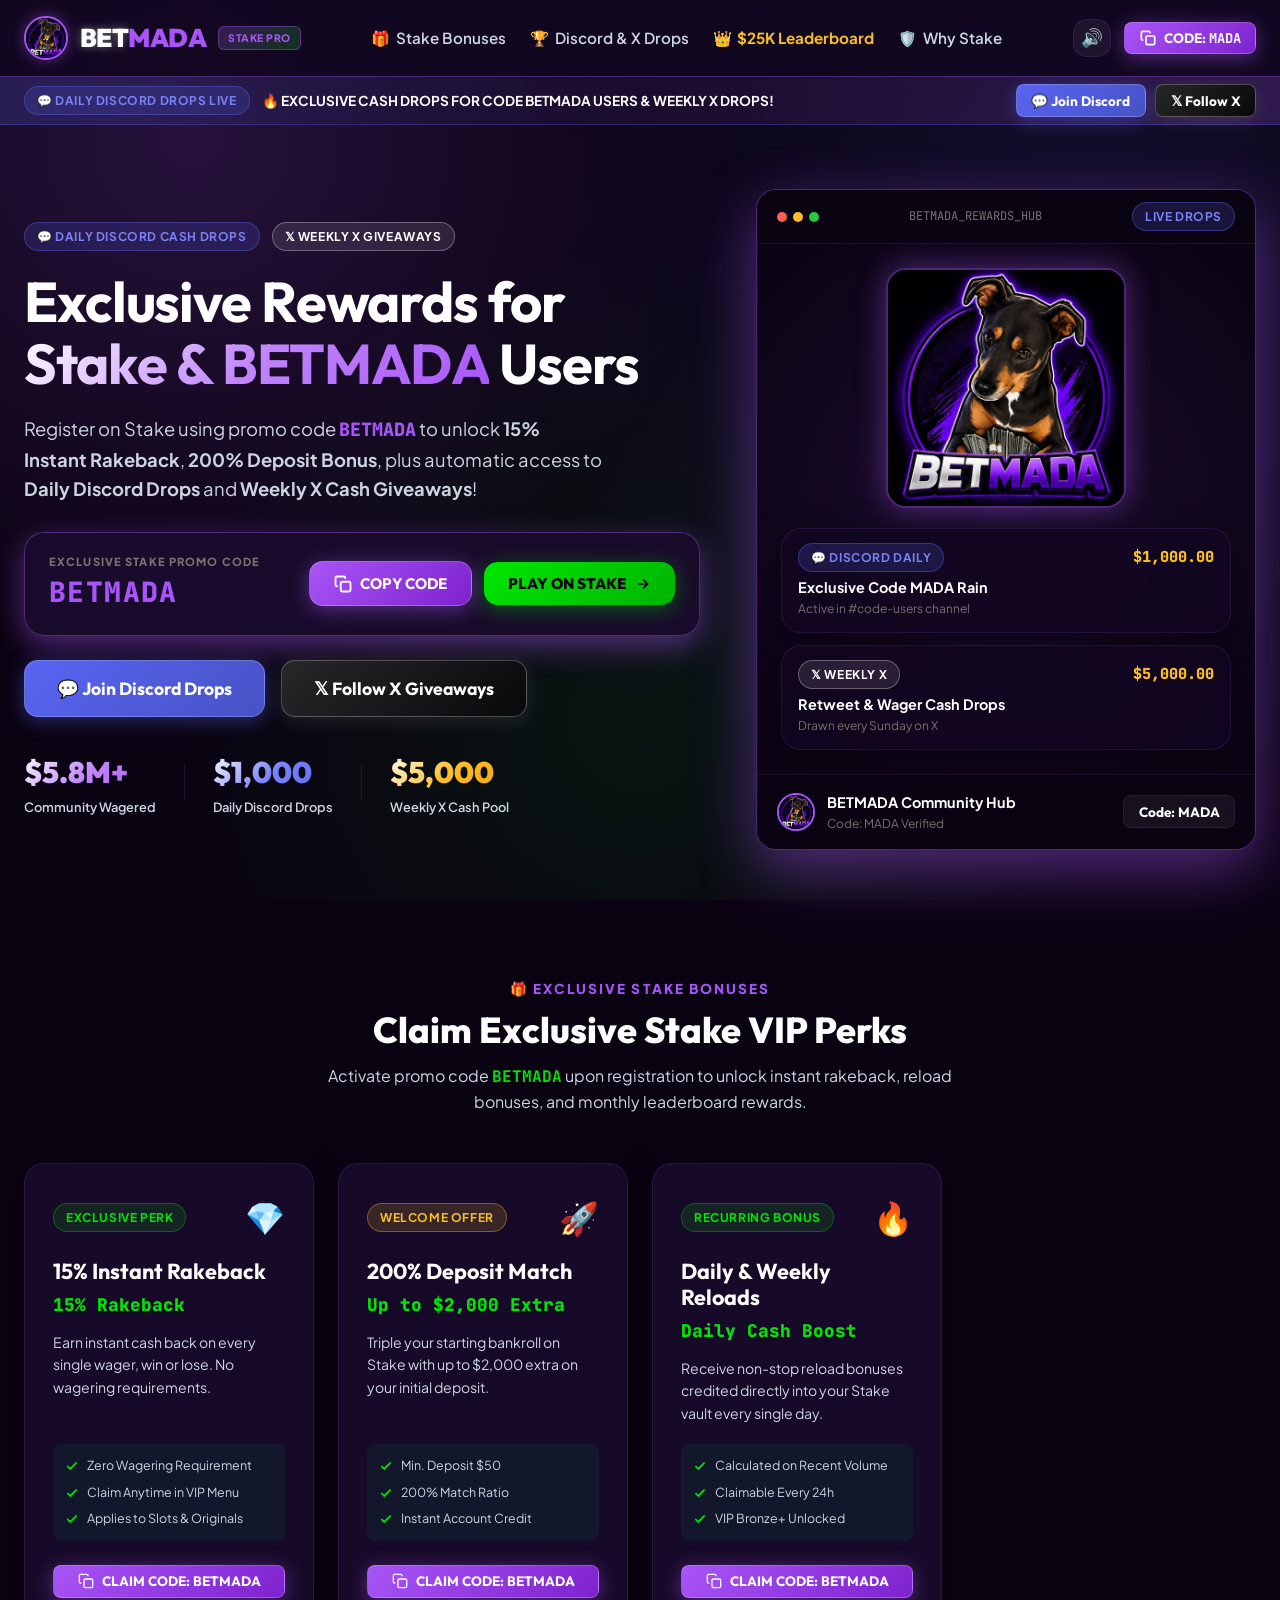
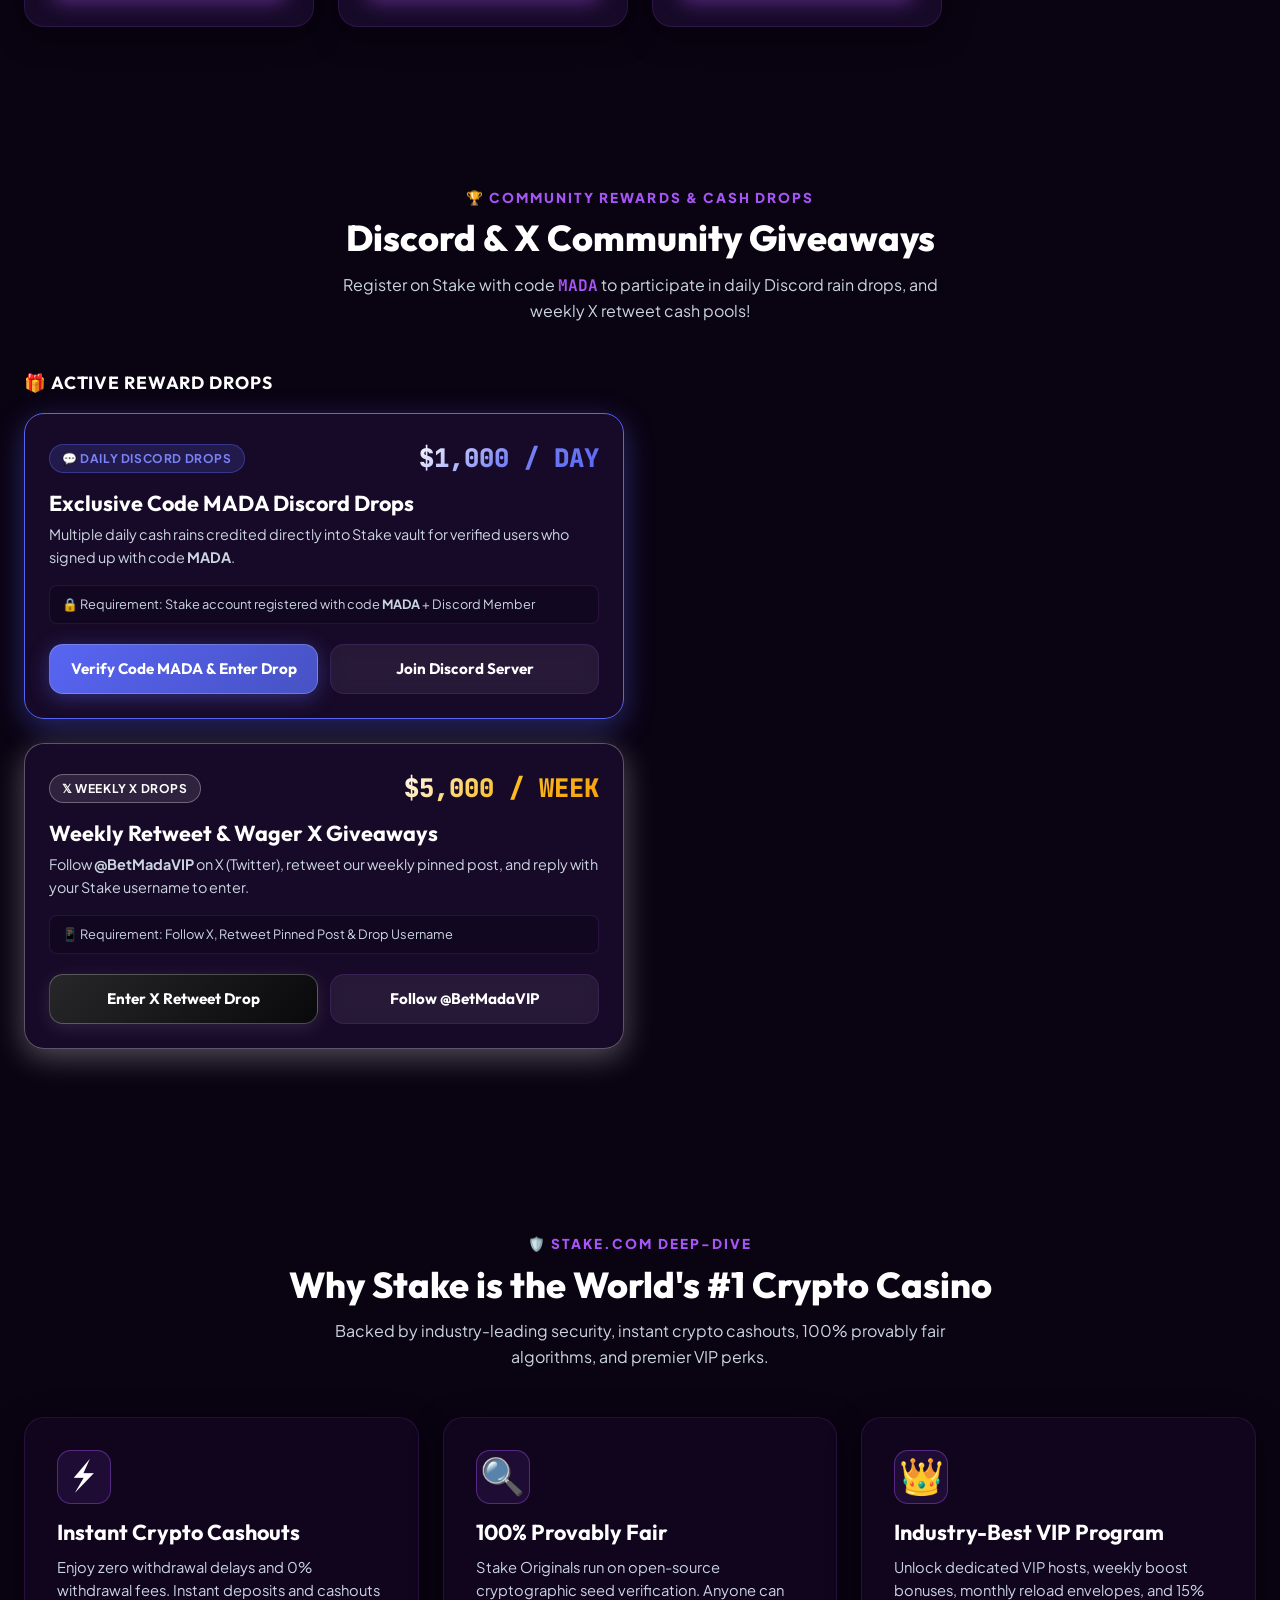
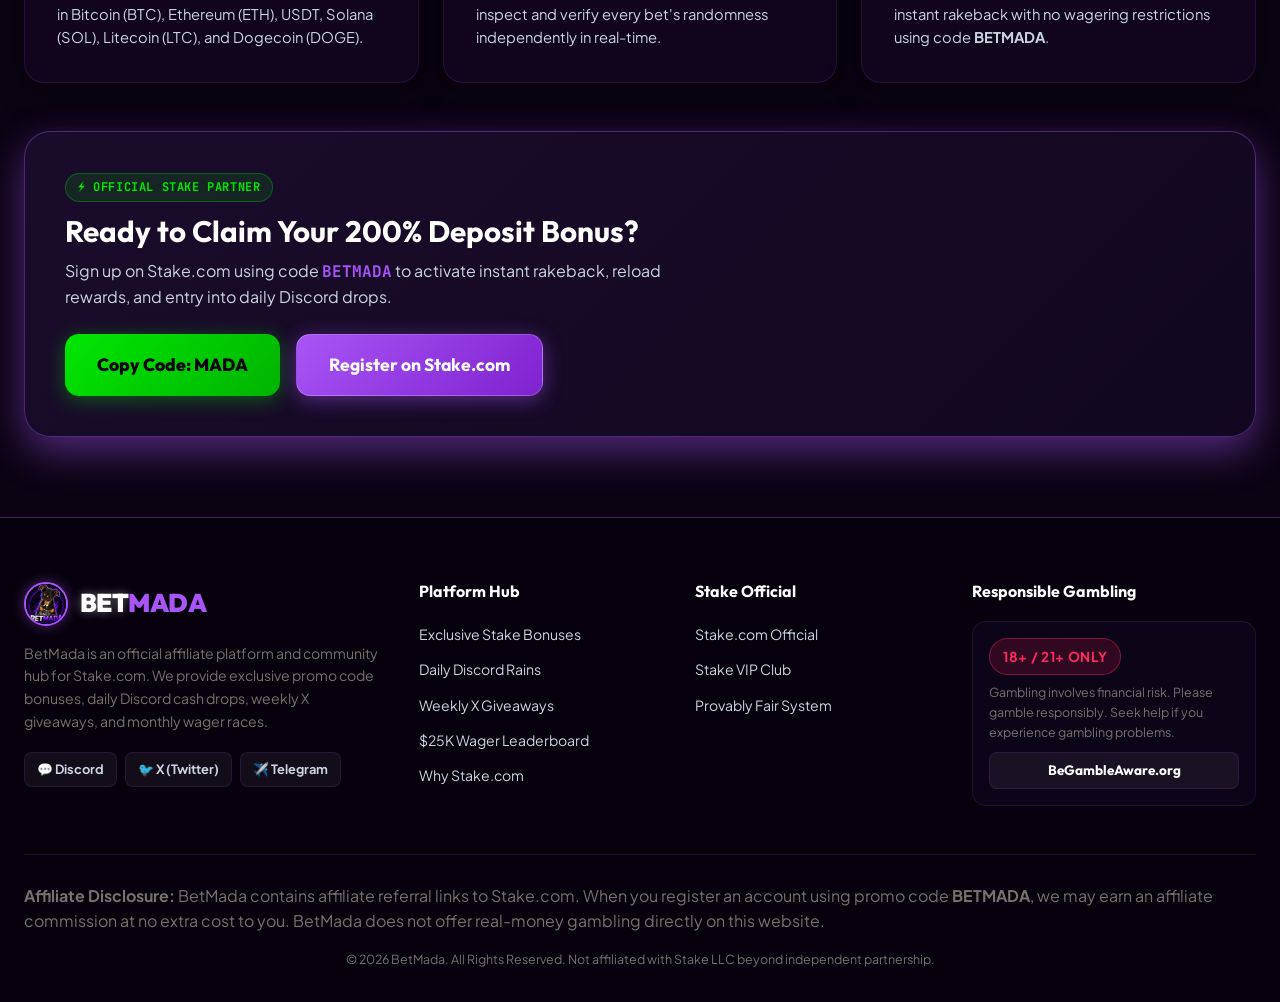
==== commit 16bea813: "Remove all 25k wager race previews and mentions from main page" ====
--- a/index.html
+++ b/index.html
@@ -11,8 +11,7 @@
   <meta name="apple-mobile-web-app-status-bar-style" content="black-translucent">
   <meta name="apple-mobile-web-app-title" content="BetMada">
   
-  <!-- SEO Meta Tags -->
-  <meta name="description" content="BetMada - The ultimate Stake affiliate community. Claim the BETMADA code for exclusive access to weekly Discord drops, $25,000 monthly wager races, and advanced VIP wager calculators.">
+  <meta name="description" content="BetMada - The ultimate Stake affiliate community. Claim the MADA code for exclusive access to weekly Discord drops and advanced VIP wager calculators.">
   <meta name="keywords" content="Stake affiliate, Stake promo code, BETMADA code, Stake VIP calculator, Stake rakeback, Plinko simulator, Mines simulator, Stake giveaway, crypto casino bonus">
   <meta name="author" content="BetMada Team">
 
